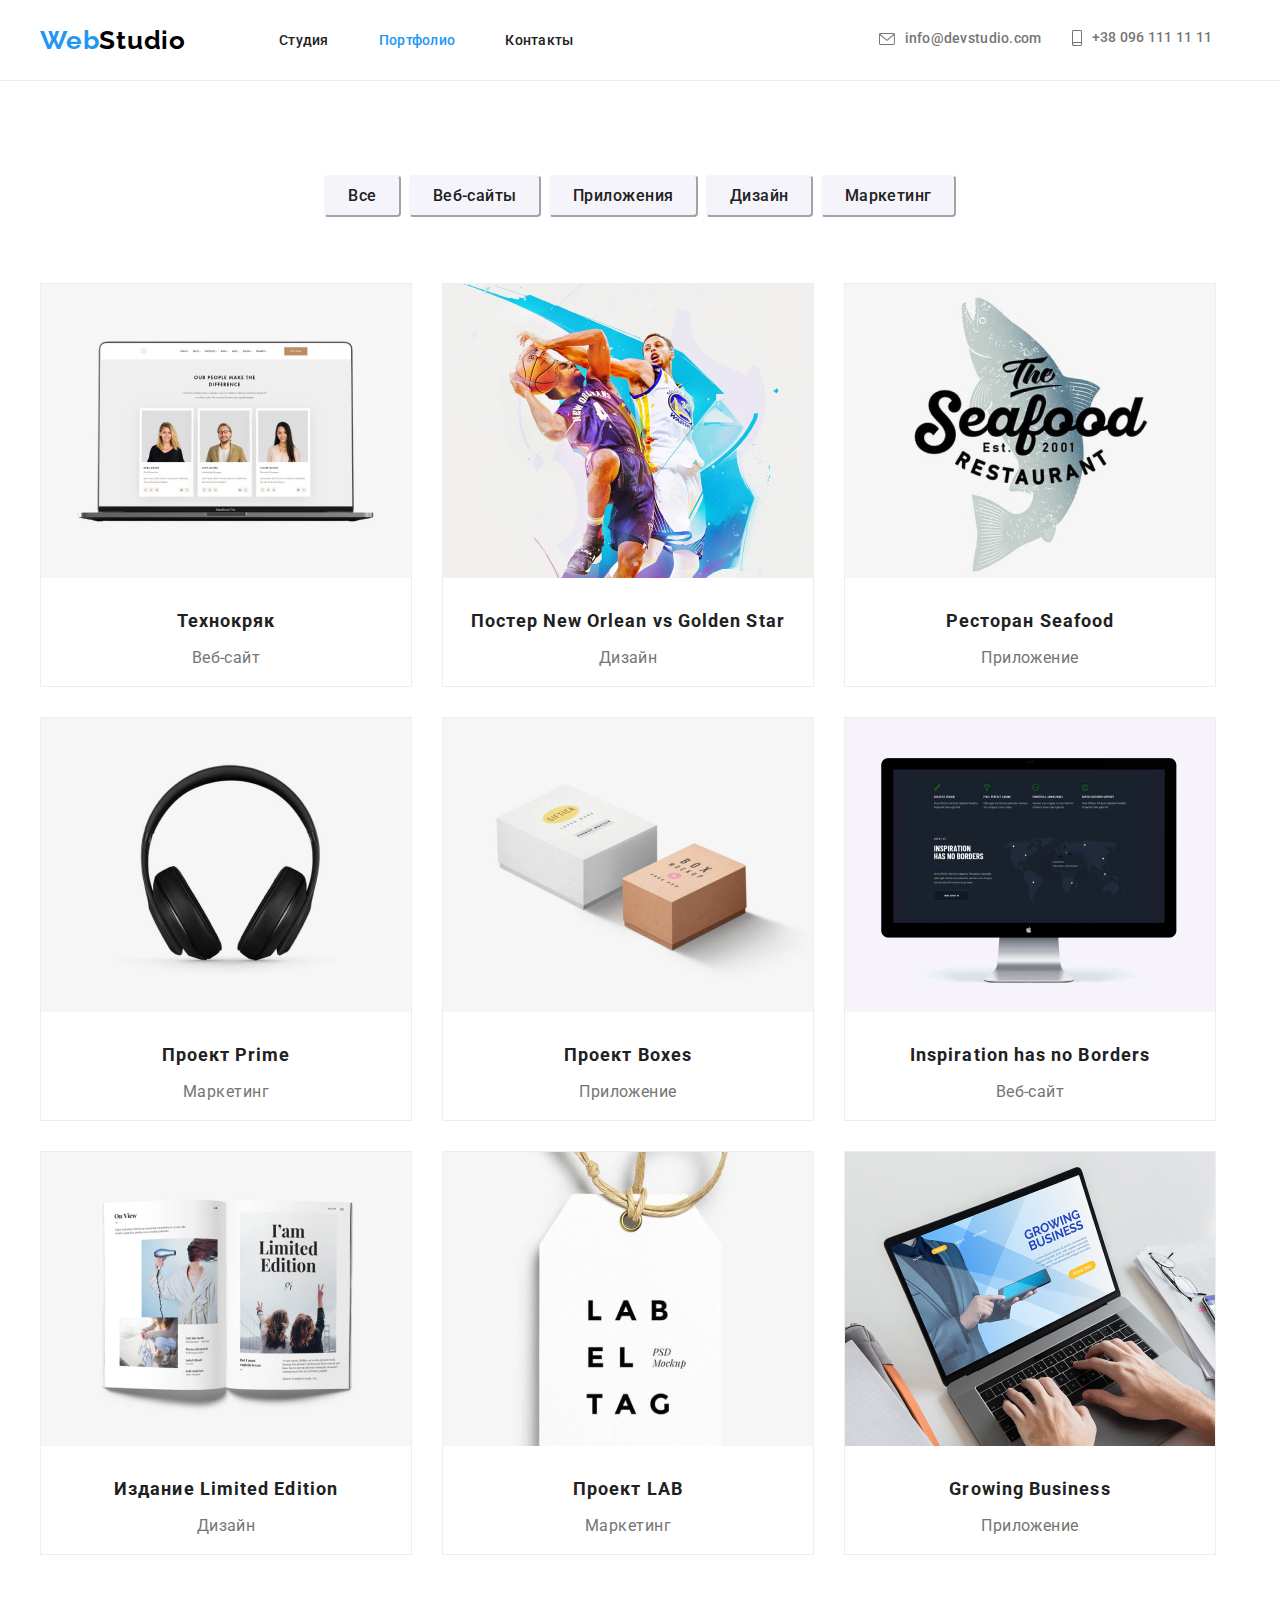
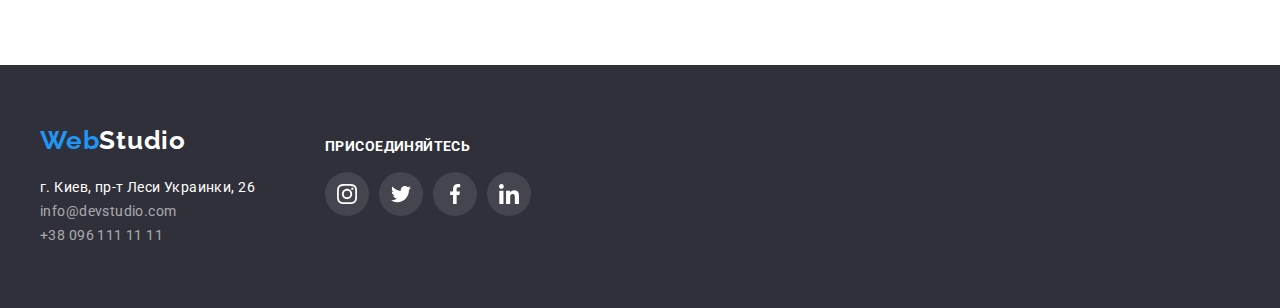
==== portfolio.html @ 56633d83 "Перенесла ДЗ4" ====
<!DOCTYPE html>
<html lang="ru">
<head>
    <meta charset="UTF-8">
    <meta name="viewport" content="width=device-width, initial-scale=1.0">
    <title>Portfolio</title>
    <link
    rel="stylesheet"
    href="https://cdnjs.cloudflare.com/ajax/libs/modern-normalize/1.0.0/modern-normalize.min.css"
    />
    <link rel="preconnect" href="https://fonts.gstatic.com">
    <link href="https://fonts.googleapis.com/css2?family=Raleway:wght@700&family=Roboto:wght@400;500;700;900&display=swap" rel="stylesheet">    
    <link rel="stylesheet" href="./css/common.css">
    
</head>

<body>
    <header class="page-header">
        <div class="container">
            <nav class="navigation"> 
                <a href="" class="logo"><span class="logo web">Web</span>Studio</a> 
                    <ul class="nav-links">
                        <li class="item"><a href="./index.html" class="link">Студия</a></li>
                        <li class="item"><a href="./portfolio.html" class="link common">Портфолио</a></li>
                        <li class="item"><a href="./contacts.html" class="link">Контакты</a></li>
                    </ul>
        
                    <ul class="contacts">
                        <li class="item"><a class="icon-envelope" href="mailto:info@devstudio.com">
                            <svg width=16 height=12>
                                <use href="./images/symbol-defs.svg#icon-envelope"></use>
                            </svg>
                            info@devstudio.com</a></li>
                        <li class="item"><a class="icon-phone" href="tel:+380961111111">
                            <svg width=10 height=16>
                                <use href="./images/symbol-defs.svg#icon-phone"></use>
                            </svg>
                            +38 096 111 11 11</a></li>
                    </ul>
                </nav> 
        </div>
    </header>
    </header>

    <main>
        <section class="portfolio">
            <h1 class="portfolio-title">Портфолио</h1>
            <!--Кнопки портфолио-->
            <ul class="buttons">
                <li class="item"><button class="p-button">Все</button></li>
                <li class="item"><button class="p-button">Веб-сайты</button></li>
                <li class="item"><button class="p-button">Приложения</button></li>
                <li class="item"><button class="p-button">Дизайн</button></li>
                <li class="item"><button class="p-button">Маркетинг</button></li>
            </ul>

            <!--Изображения портфолио-->
            <ul class="projects container">
                <!--Проект 1-->
                <li class="project-item">
                    <a href="">
                        <img src="./images/project1.jpg" alt="" max-width="370">
                        <h2>Технокряк</h2>
                        <p>Веб-сайт</p>
                    </a>
                </li>

                <!--Проект 2-->
                <li class="project-item">
                    <a href="">
                        <img src="./images/project2.jpg" alt="" max-width="370">
                        <h2>Постер New Orlean vs Golden Star</h2>
                        <p>Дизайн</p>
                    </a>
                </li>

                <!--Проект 3-->
                <li class="project-item">
                    <a href="">
                        <img src="./images/project3.jpg" alt="" max-width="370">
                        <h2>Ресторан Seafood</h2>
                        <p>Приложение</p>
                    </a>
                </li>

                <!--Проект 4-->
                <li class="project-item">
                    <a href="">
                        <img src="./images/project4.jpg" alt="" max-width="370">
                        <h2>Проект Prime</h2>
                        <p>Маркетинг</p>
                    </a>
                </li>

                <!--Проект 5-->
                <li class="project-item">
                    <a href="">
                        <img src="./images/project5.jpg" alt="" max-width="370">
                        <h2>Проект Boxes</h2>
                        <p>Приложение</p>
                    </a>
                </li>

                <!--Проект 6-->
                <li class="project-item">
                    <a href="">
                        <img src="./images/project6.jpg" alt="" max-width="370">
                        <h2>Inspiration has no Borders</h2>
                        <p>Веб-сайт</p>
                    </a>
                </li>

                <!--Проект 7-->
                <li class="project-item">
                    <a href="">
                        <img src="./images/project7.jpg" alt="" max-width="370">
                        <h2>Издание Limited Edition</h2>
                        <p>Дизайн</p>
                    </a>
                </li>

                <!--Проект 8-->
                <li class="project-item">
                    <a href="">
                        <img src="./images/project8.jpg" alt="" max-width="370">
                        <h2>Проект LAB</h2>
                        <p>Маркетинг</p>
                    </a>
                </li>

                <!--Проект 9-->
                <li class="project-item">
                    <a href="">
                        <img src="./images/project9.jpg" alt="" max-width="370">
                        <h2>Growing Business</h2>
                        <p>Приложение</p>
                    </a>
                </li>
            </ul>
        </section>
    </main>

    <footer class="bottom-line">
        <div class="container">
            <div class="footer">
                <div class="left-side-footer">
                    <div class="footer-logo">
                        <a href="" class="logo bottom-logo">
                            <span class="logo web">Web</span>Studio
                        </a>
                    </div> 
                    <address>
                        <span class="address-location">г. Киев, пр-т Леси Украинки, 26</span><br>
                        <a href="mailto:info@devstudio.com" class="address-contacts">info@devstudio.com</a><br>
                        <a href="tel:+380961111111" class="address-contacts">+38 096 111 11 11</a>
                    </address>
                </div>
                <div class="right-side-footer">
                    <span>ПРИСОЕДИНЯЙТЕСЬ</span> 
                    <ul class="soc-links">
                        <li>
                            <a href="" class="footer-soc-link">
                                <svg class="footer-soc-links-icons">
                                    <use href="./images/symbol-defs.svg#icon-instagram"></use>
                                </svg>
                            </a>
                        </li>
                        <li>
                            <a href="" class="footer-soc-link">
                                <svg class="footer-soc-links-icons">
                                    <use href="./images/symbol-defs.svg#icon-twitter"></use>
                                </svg>
                            </a>
                        <li>
                            <a href="" class="footer-soc-link">
                                <svg class="footer-soc-links-icons">
                                    <use href="./images/symbol-defs.svg#icon-facebook"></use>
                                </svg>
                            </a>
                        </li>
                        <li>
                            <a href="" class="footer-soc-link">
                                <svg class="footer-soc-links-icons">
                                    <use href="./images/symbol-defs.svg#icon-linkedin"></use>
                                </svg>
                            </a>
                        </li>    
                    </ul>
                </div>
            </div>
        </div>
    </footer>
</body>

</html>
---- css/common.css ----
:root {
 --primary-text-color: #757575;
 --primary-white-color: #ffffff;
 --title-text-color: #212121;
 --accent-color: #2196F3;
 --primary-background-color: #2F303A;
 --secoundary-background-color: #F5F4FA;
 --icons-color: #AFB1B8;
}

body {
    font-family: 'Roboto', sans-serif;
}

.container {
    margin-left: auto;
    margin-right: auto;
    max-width: 1230px;
    padding-left: 15px;
    padding-right: 15px;

  }

/*Шапка сайта*/
.page-header{
    border-bottom: 1px solid #ECECEC;
}

.navigation{
    display: flex;
    align-items: center;
    justify-content: flex-start;

    padding-top: 14px;
    padding-bottom: 14px;
}

.logo{
    font-family: Raleway;
    font-weight: 700;
    font-size: 26px;
    line-height: 1.19;
    letter-spacing: 0.03em;
    text-decoration: none;
    color: #000000;

}

.web{
    color: var(--accent-color);
}

li{list-style-type: none;}

a{text-decoration: none;}

.nav-links{
    display: flex;
    align-items: center;
    justify-content: space-between;
    margin-left: 93px;
    padding-left: 0;
}

.nav-links .link{
    font-weight: 500;
    font-size: 14px;
    line-height: 1.14;
    letter-spacing: 0.02em;
    color: var(--title-text-color);
}

.nav-links .item:not(:last-child){
margin-right: 50px;
}

.nav-links .common{color: var(--accent-color);}

.nav-links .link:hover,
.nav-links .link:focus{
    color: var(--accent-color);
}

.contacts{
    display: flex;
    align-items: center;
    justify-content: space-between;
    margin-left: 305px;
    padding-left: 0;
}

.contacts a{
    display: inline-flex;
    align-items: center;
    font-weight: 500;
    font-size: 14px;
    line-height: 1.14;
    letter-spacing: 0.02em;
    color: var(--primary-text-color);
    fill: var(--primary-text-color);
}

.contacts a:hover,
.contacts a:focus{
    color: var(--accent-color);
    fill: var(--accent-color);
}

.contacts .item:last-child{
    margin-left: 30px;
}

.icon-envelope svg{
    margin-right: 10px;
}

.icon-phone svg{
    margin-right: 10px;
}

/*Главный баннер*/
.hero-title{
    margin-left: auto;
    margin-right: auto;
    margin-top: 0;
    margin-bottom: 30px;
    width: 696px;
    height: 120px;
    position: relative;

    font-weight: 900;
    font-size: 44px;
    line-height: 1.36;
    text-align: center;
    letter-spacing: 0.06em;
    text-transform: uppercase;
    color: var(--primary-white-color);
} 

.hero{
    background-color: var(--primary-background-color);
    background-image: url(../images/hero.jpg);
    background-repeat: no-repeat;
    background-position: center;
    background-size: 1600px 600px;
    position: relative;

    padding-top: 200px;
    padding-bottom: 200px;
}

.hero::before{
    content: '';
    display: block;
    position: absolute;
    width: 100%;
    height: 100%;
    top: 0;
    background-color:rgba(47, 48, 58, 0.4);
}

.button{
    margin-left: auto;
    margin-right: auto;
    width: 200px;
    height: 50px;

    display: flex;
    align-items: center;
    text-align: center;
    justify-content: center;
    position: relative;

    font-weight: 700;
    font-size: 16px;
    line-height: 1.87;
    letter-spacing: 0.06em;
    color: var(--primary-white-color);
    background-color: var(--accent-color);
    border-color: var(--accent-color);
    border-radius: 4px;
}


/*Особенности*/
.feature-title{
    display: none;
}

.feature-items{
    padding-top: 94px;
    padding-bottom: 94px;
    padding-left: 0;
    margin-top: 0;
    margin-bottom: 0;

    display: flex;
    justify-content: space-between;
}

.features-frames{
    display:flex;
    align-items:center;
    justify-content:center;
    margin-bottom: 30px;
    width: 270px;
    height: 120px;
    background-color: var(--secoundary-background-color);
    background-size: 70px;
    border-radius: 4px;
}

.features h3{
    margin: 0;
    margin-bottom: 10px;

    font-weight: 700;
    font-size: 14px;
    line-height: 1.14;
    letter-spacing: 0.03em;
    text-transform: uppercase;
    color: var(--title-text-color);
}

.features p{
    margin-bottom: 0;

    width: 270px;
    font-weight: 400;
    font-size: 14px;
    line-height: 1.71;
    letter-spacing: 0.03em;
    color: var(--primary-text-color);
}

.feature-items .item:not(:last-child){
    margin-right: 30px;
}

/*Что мы делаем*/
.section-title{
    margin-top: 0;
    margin-bottom: 50px;

    font-weight: 700;
    font-size: 36px;
    line-height: 1.17;
    text-align: center;
    letter-spacing: 0.03em;
    color: var(--title-text-color);
}

.our-works .list{
    padding-left: 0;
    padding-bottom: 94px;
    margin: 0;
    display: flex;
    justify-content: center;
}

.our-works .list > .item:not(:last-child){
    margin-right: 30px;
}

/*Наша команда*/
.cards{
    background-color: var(--secoundary-background-color);
    padding-top: 94px;
    padding-bottom: 94px;
}

.list-item{
    padding-bottom: 94px;
    padding-left: 0;
    margin-top: 0;
    margin-bottom: 0;
    display: flex;
    justify-content: center;
}

.list-item .card:not(:last-child){
    margin-right: 30px;
}

.cards h3{
    margin: 0;
    margin-bottom: 10px;
    font-weight: 500;
    font-size: 16px;
    line-height: 19px;
    letter-spacing: 0.03em;
    color: var(--title-text-color);
}

.cards p{
    margin: 0;
    margin-bottom: 16px;
    font-weight: 400;
    font-size: 16px;
    line-height: 1.19;
    letter-spacing: 0.03em;
    color: var(--primary-text-color);
}


.card{
    background-color: var(--primary-white-color);
    height: 428px;
    text-align: center;
    align-content: center;

    box-shadow: 0px 1px 3px rgba(0, 0, 0, 0.12), 0px 1px 1px rgba(0, 0, 0, 0.14), 0px 2px 1px rgba(0, 0, 0, 0.2);
    border-radius: 0px 0px 4px 4px;

}

.card img{
    margin-bottom: 30px;
}

.social-links-list{
    display: flex;
    justify-content: center;
    padding: 0;
}

.social-links-list li:not(:last-child){ margin-right: 10px;}

.card a{
    display: inline-block;
    width: 44px;
    height: 44px;
    background-color: var(--primary-white-color);
    border-radius: 50%;
    fill: var(--icons-color);
}

.card a:hover,
.card a:focus{
    background-color: var(--accent-color);
    fill: var(--primary-white-color)
}

.social-links-list a{
    display: flex;
    align-items: center;
    justify-content: center;
}

.card svg{
    width: 20px;
    height: 20px;
}

.card a:not(:last-child){ margin-right: 10px;}

.our-clients{
    padding-top: 94px;
}

.our-clients .list-item a{
    display: flex;
    justify-content: center;
    align-items: center;
    width: 170px;
    height: 90px;
    padding-bottom: 0;

    border: 1px solid var(--icons-color);
    color: var(--icons-color);
    box-sizing: border-box;
    border-radius: 4px;
    background-position: center;
    background-size: 20px;
    background-repeat: no-repeat;
}

.our-clients .list-item a:focus,
.our-clients .list-item a:hover{
    border: 1px solid var(--accent-color);
    color: var(--accent-color);
}

.our-clients .list-item li:not(:last-child){ margin-right: 30px;}

.clients-icons{
    fill:currentColor;
}

/*Футер*/
.bottom-line{
    background-color: var(--primary-background-color);
    padding-top: 60px;
    padding-bottom: 60px;
}

.footer{
    display: flex;
}

.bottom-logo{
    color: #ffffff;
}

.footer-logo{
    margin-bottom: 20px;
}

.address-location{
    font-style: normal;
    font-weight: 400;
    font-size: 14px;
    line-height: 1.71;
    letter-spacing: 0.03em;
    color:var(--primary-white-color);
}

.address-contacts{
    font-style: normal;
    font-weight: 400;
    font-size: 14px;
    line-height: 1.71;
    letter-spacing: 0.03em;
    color: rgba(255, 255, 255, 0.6);
}

.address > a{
    display: inline-block;
    margin-top: 9px;
}

/*Правая часть футера с ссылками на соц. сети*/
.right-side-footer{
    margin-left: 70px;
    margin-top: 12px;
    display: block;
}

.right-side-footer span{
    font-style: normal;
    font-weight: bold;
    font-size: 14px;
    line-height: 16px;
    letter-spacing: 0.03em;
    text-transform: uppercase;
    color: var(--primary-white-color);
}

.soc-links{
    padding-left: 0;
    display: flex;
    justify-content: center;
}

.footer-soc-link{
    display: flex;
    align-items: center;
    justify-content: center;
    width: 44px;
    height: 44px;

    background: rgba(255, 255, 255, 0.1);
    background-position: center;
    background-size: 20px;
    background-repeat: no-repeat;
    border-radius: 50%;
}

.footer-soc-link:hover,
.footer-soc-link:focus{
    background: var(--accent-color);
}

.footer-soc-links-icons{
    fill: var(--primary-white-color);
    height: 20px;
    width: 20px;
}

.soc-links li:not(:last-child){ margin-right: 10px;}

/*Портфолио*/
.portfolio{
    padding-top: 94px;
    padding-bottom: 94px;
}

.portfolio-title{display: none;}

/*Кнопки портфолио*/
.buttons{
    display: flex;
    justify-content: center;
    padding-left: 0;
    margin: 0;
}

.p-button{
    font-family: Roboto;
    font-weight: 500;
    font-size: 16px;
    line-height: 1.62;
    text-align: center;
    letter-spacing: 0.03em;
    color: var(--title-text-color);
    background-color: var(--secoundary-background-color);
    border-color: var(--secoundary-background-color);
    
    border-radius: 4px;
    padding: 6px 22px;
    margin-bottom: 50px;
}

.buttons .item:not(:last-child){
    margin-right: 8px;
}

.p-button:hover,
.p-button:focus{
    color: var(--primary-white-color);
    background-color: var(--accent-color);
    border-color: var(--accent-color);
}

/*Проекты портфолио*/
.projects{
    display: flex;
    flex-wrap: wrap;

}

.projects .project-item{
    margin-right: 30px;
    margin-bottom: 30px;
    height: 404px;
    background-color:var(--primary-white-color);
    border: 1px solid #EEEEEE;
    box-sizing: border-box;
    
}

.projects .project-item:hover,
.projects .project-item:focus{
box-shadow: 0px 1px 1px rgba(0, 0, 0, 0.12), 0px 4px 4px rgba(0, 0, 0, 0.06), 1px 4px 6px rgba(0, 0, 0, 0.16);
}

.projects .project-item:nth-of-type(3n){
    margin-right: 0;
}

.projects .project-item:nth-last-child(-n + 3){
    margin-bottom: 0;
}

.projects img{
    margin-bottom: 20px;
}

.projects h2{
    margin: 0;
    margin-bottom: 4px;

    text-align: center;
    font-weight: 700;
    font-size: 18px;
    line-height: 2;
    letter-spacing: 0.06em;
    color: var(--title-text-color)
    
}

.projects p{
    margin: 0;

    text-align: center;
    font-weight: 400;
    font-size: 16px;
    line-height: 1.87;
    letter-spacing: 0.03em;
    color: var(--primary-text-color);
}
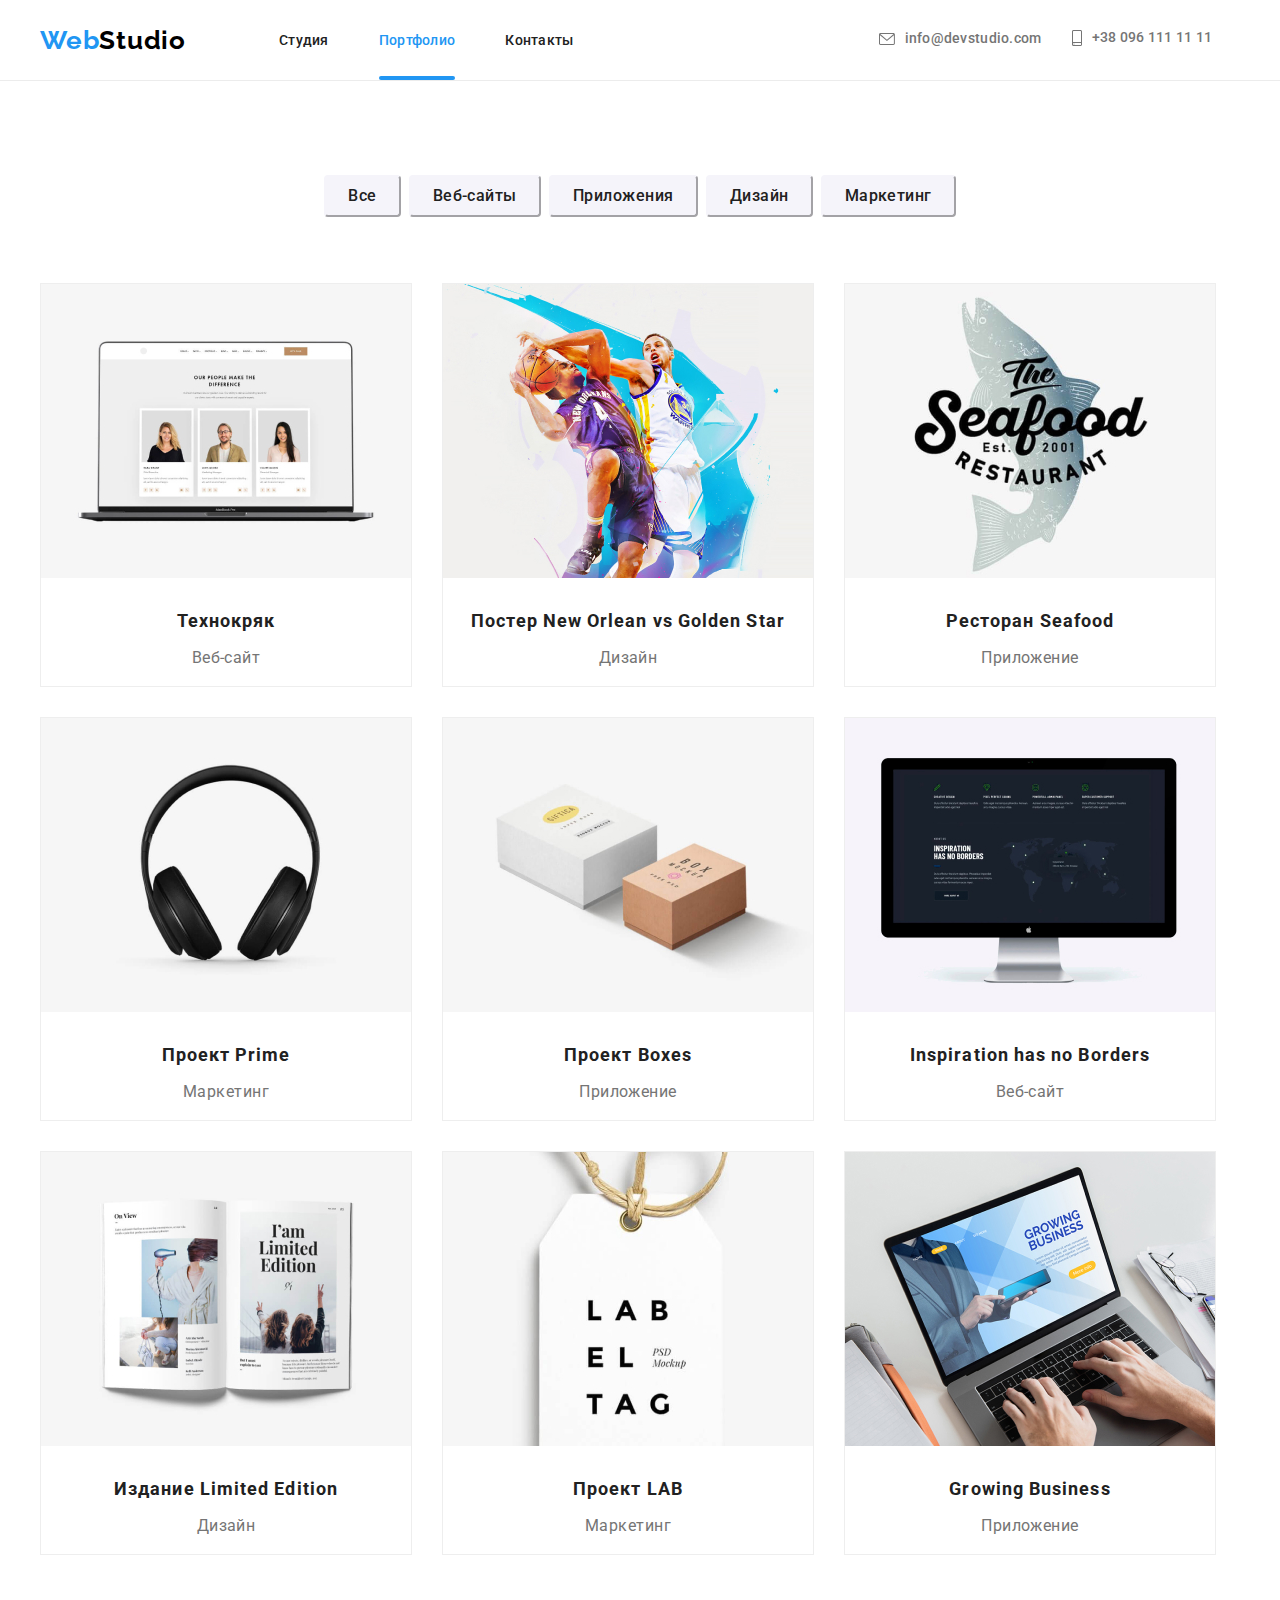
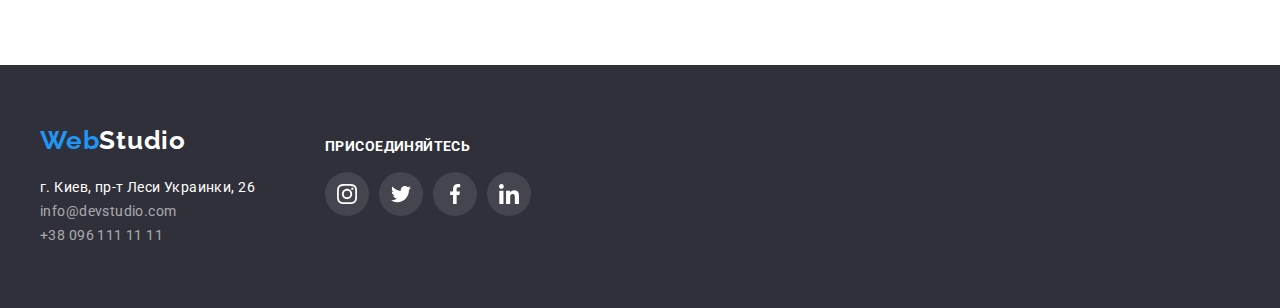
==== commit 3e71e661: "Коммит" ====
--- a/portfolio.html
+++ b/portfolio.html
@@ -59,7 +59,9 @@
                 <!--Проект 1-->
                 <li class="project-item">
                     <a href="">
-                        <img src="./images/project1.jpg" alt="" max-width="370">
+                        <div class="project-description">
+                            <img src="./images/project1.jpg" alt="" max-width="370">
+                        </div>
                         <h2>Технокряк</h2>
                         <p>Веб-сайт</p>
                     </a>
--- a/css/common.css
+++ b/css/common.css
@@ -1,581 +1,677 @@
 :root {
- --primary-text-color: #757575;
- --primary-white-color: #ffffff;
- --title-text-color: #212121;
- --accent-color: #2196F3;
- --primary-background-color: #2F303A;
- --secoundary-background-color: #F5F4FA;
- --icons-color: #AFB1B8;
-}
-
-body {
-    font-family: 'Roboto', sans-serif;
-}
-
-.container {
-    margin-left: auto;
-    margin-right: auto;
-    max-width: 1230px;
-    padding-left: 15px;
-    padding-right: 15px;
-
-  }
-
-/*Шапка сайта*/
-.page-header{
-    border-bottom: 1px solid #ECECEC;
-}
-
-.navigation{
-    display: flex;
-    align-items: center;
-    justify-content: flex-start;
-
-    padding-top: 14px;
-    padding-bottom: 14px;
-}
-
-.logo{
-    font-family: Raleway;
-    font-weight: 700;
-    font-size: 26px;
-    line-height: 1.19;
-    letter-spacing: 0.03em;
-    text-decoration: none;
-    color: #000000;
-
-}
-
-.web{
-    color: var(--accent-color);
-}
-
-li{list-style-type: none;}
-
-a{text-decoration: none;}
-
-.nav-links{
-    display: flex;
-    align-items: center;
-    justify-content: space-between;
-    margin-left: 93px;
-    padding-left: 0;
-}
-
-.nav-links .link{
-    font-weight: 500;
-    font-size: 14px;
-    line-height: 1.14;
-    letter-spacing: 0.02em;
-    color: var(--title-text-color);
-}
-
-.nav-links .item:not(:last-child){
-margin-right: 50px;
-}
-
-.nav-links .common{color: var(--accent-color);}
-
-.nav-links .link:hover,
-.nav-links .link:focus{
-    color: var(--accent-color);
-}
-
-.contacts{
-    display: flex;
-    align-items: center;
-    justify-content: space-between;
-    margin-left: 305px;
-    padding-left: 0;
-}
-
-.contacts a{
-    display: inline-flex;
-    align-items: center;
-    font-weight: 500;
-    font-size: 14px;
-    line-height: 1.14;
-    letter-spacing: 0.02em;
-    color: var(--primary-text-color);
-    fill: var(--primary-text-color);
-}
-
-.contacts a:hover,
-.contacts a:focus{
-    color: var(--accent-color);
-    fill: var(--accent-color);
-}
-
-.contacts .item:last-child{
-    margin-left: 30px;
-}
-
-.icon-envelope svg{
-    margin-right: 10px;
-}
-
-.icon-phone svg{
-    margin-right: 10px;
-}
-
-/*Главный баннер*/
-.hero-title{
-    margin-left: auto;
-    margin-right: auto;
-    margin-top: 0;
-    margin-bottom: 30px;
-    width: 696px;
-    height: 120px;
-    position: relative;
-
-    font-weight: 900;
-    font-size: 44px;
-    line-height: 1.36;
-    text-align: center;
-    letter-spacing: 0.06em;
-    text-transform: uppercase;
-    color: var(--primary-white-color);
-} 
-
-.hero{
-    background-color: var(--primary-background-color);
-    background-image: url(../images/hero.jpg);
-    background-repeat: no-repeat;
-    background-position: center;
-    background-size: 1600px 600px;
-    position: relative;
-
-    padding-top: 200px;
-    padding-bottom: 200px;
-}
-
-.hero::before{
-    content: '';
-    display: block;
-    position: absolute;
-    width: 100%;
-    height: 100%;
-    top: 0;
-    background-color:rgba(47, 48, 58, 0.4);
-}
-
-.button{
-    margin-left: auto;
-    margin-right: auto;
-    width: 200px;
-    height: 50px;
-
-    display: flex;
-    align-items: center;
-    text-align: center;
-    justify-content: center;
-    position: relative;
-
-    font-weight: 700;
-    font-size: 16px;
-    line-height: 1.87;
-    letter-spacing: 0.06em;
-    color: var(--primary-white-color);
-    background-color: var(--accent-color);
-    border-color: var(--accent-color);
-    border-radius: 4px;
-}
-
-
-/*Особенности*/
-.feature-title{
-    display: none;
-}
-
-.feature-items{
-    padding-top: 94px;
-    padding-bottom: 94px;
-    padding-left: 0;
-    margin-top: 0;
-    margin-bottom: 0;
-
-    display: flex;
-    justify-content: space-between;
-}
-
-.features-frames{
-    display:flex;
-    align-items:center;
-    justify-content:center;
-    margin-bottom: 30px;
-    width: 270px;
-    height: 120px;
-    background-color: var(--secoundary-background-color);
-    background-size: 70px;
-    border-radius: 4px;
-}
-
-.features h3{
-    margin: 0;
-    margin-bottom: 10px;
-
-    font-weight: 700;
-    font-size: 14px;
-    line-height: 1.14;
-    letter-spacing: 0.03em;
-    text-transform: uppercase;
-    color: var(--title-text-color);
-}
-
-.features p{
-    margin-bottom: 0;
-
-    width: 270px;
-    font-weight: 400;
-    font-size: 14px;
-    line-height: 1.71;
-    letter-spacing: 0.03em;
-    color: var(--primary-text-color);
-}
-
-.feature-items .item:not(:last-child){
-    margin-right: 30px;
-}
-
-/*Что мы делаем*/
-.section-title{
-    margin-top: 0;
-    margin-bottom: 50px;
-
-    font-weight: 700;
-    font-size: 36px;
-    line-height: 1.17;
-    text-align: center;
-    letter-spacing: 0.03em;
-    color: var(--title-text-color);
-}
-
-.our-works .list{
-    padding-left: 0;
-    padding-bottom: 94px;
-    margin: 0;
-    display: flex;
-    justify-content: center;
-}
-
-.our-works .list > .item:not(:last-child){
-    margin-right: 30px;
-}
-
-/*Наша команда*/
-.cards{
-    background-color: var(--secoundary-background-color);
-    padding-top: 94px;
-    padding-bottom: 94px;
-}
-
-.list-item{
-    padding-bottom: 94px;
-    padding-left: 0;
-    margin-top: 0;
-    margin-bottom: 0;
-    display: flex;
-    justify-content: center;
-}
-
-.list-item .card:not(:last-child){
-    margin-right: 30px;
-}
-
-.cards h3{
-    margin: 0;
-    margin-bottom: 10px;
-    font-weight: 500;
-    font-size: 16px;
-    line-height: 19px;
-    letter-spacing: 0.03em;
-    color: var(--title-text-color);
-}
-
-.cards p{
-    margin: 0;
-    margin-bottom: 16px;
-    font-weight: 400;
-    font-size: 16px;
-    line-height: 1.19;
-    letter-spacing: 0.03em;
-    color: var(--primary-text-color);
-}
-
-
-.card{
-    background-color: var(--primary-white-color);
-    height: 428px;
-    text-align: center;
-    align-content: center;
-
-    box-shadow: 0px 1px 3px rgba(0, 0, 0, 0.12), 0px 1px 1px rgba(0, 0, 0, 0.14), 0px 2px 1px rgba(0, 0, 0, 0.2);
-    border-radius: 0px 0px 4px 4px;
-
-}
-
-.card img{
-    margin-bottom: 30px;
-}
-
-.social-links-list{
-    display: flex;
-    justify-content: center;
-    padding: 0;
-}
-
-.social-links-list li:not(:last-child){ margin-right: 10px;}
-
-.card a{
-    display: inline-block;
-    width: 44px;
-    height: 44px;
-    background-color: var(--primary-white-color);
-    border-radius: 50%;
-    fill: var(--icons-color);
-}
-
-.card a:hover,
-.card a:focus{
-    background-color: var(--accent-color);
-    fill: var(--primary-white-color)
-}
-
-.social-links-list a{
-    display: flex;
-    align-items: center;
-    justify-content: center;
-}
-
-.card svg{
-    width: 20px;
-    height: 20px;
-}
-
-.card a:not(:last-child){ margin-right: 10px;}
-
-.our-clients{
-    padding-top: 94px;
-}
-
-.our-clients .list-item a{
-    display: flex;
-    justify-content: center;
-    align-items: center;
-    width: 170px;
-    height: 90px;
-    padding-bottom: 0;
-
-    border: 1px solid var(--icons-color);
-    color: var(--icons-color);
-    box-sizing: border-box;
-    border-radius: 4px;
-    background-position: center;
-    background-size: 20px;
-    background-repeat: no-repeat;
-}
-
-.our-clients .list-item a:focus,
-.our-clients .list-item a:hover{
-    border: 1px solid var(--accent-color);
-    color: var(--accent-color);
-}
-
-.our-clients .list-item li:not(:last-child){ margin-right: 30px;}
-
-.clients-icons{
-    fill:currentColor;
-}
-
-/*Футер*/
-.bottom-line{
-    background-color: var(--primary-background-color);
-    padding-top: 60px;
-    padding-bottom: 60px;
-}
-
-.footer{
-    display: flex;
-}
-
-.bottom-logo{
-    color: #ffffff;
-}
-
-.footer-logo{
-    margin-bottom: 20px;
-}
-
-.address-location{
-    font-style: normal;
-    font-weight: 400;
-    font-size: 14px;
-    line-height: 1.71;
-    letter-spacing: 0.03em;
-    color:var(--primary-white-color);
-}
-
-.address-contacts{
-    font-style: normal;
-    font-weight: 400;
-    font-size: 14px;
-    line-height: 1.71;
-    letter-spacing: 0.03em;
-    color: rgba(255, 255, 255, 0.6);
-}
-
-.address > a{
-    display: inline-block;
-    margin-top: 9px;
-}
-
-/*Правая часть футера с ссылками на соц. сети*/
-.right-side-footer{
-    margin-left: 70px;
-    margin-top: 12px;
-    display: block;
-}
-
-.right-side-footer span{
-    font-style: normal;
-    font-weight: bold;
-    font-size: 14px;
-    line-height: 16px;
-    letter-spacing: 0.03em;
-    text-transform: uppercase;
-    color: var(--primary-white-color);
-}
-
-.soc-links{
-    padding-left: 0;
-    display: flex;
-    justify-content: center;
-}
-
-.footer-soc-link{
-    display: flex;
-    align-items: center;
-    justify-content: center;
-    width: 44px;
-    height: 44px;
-
-    background: rgba(255, 255, 255, 0.1);
-    background-position: center;
-    background-size: 20px;
-    background-repeat: no-repeat;
-    border-radius: 50%;
-}
-
-.footer-soc-link:hover,
-.footer-soc-link:focus{
-    background: var(--accent-color);
-}
-
-.footer-soc-links-icons{
-    fill: var(--primary-white-color);
-    height: 20px;
-    width: 20px;
-}
-
-.soc-links li:not(:last-child){ margin-right: 10px;}
-
-/*Портфолио*/
-.portfolio{
-    padding-top: 94px;
-    padding-bottom: 94px;
-}
-
-.portfolio-title{display: none;}
-
-/*Кнопки портфолио*/
-.buttons{
-    display: flex;
-    justify-content: center;
-    padding-left: 0;
-    margin: 0;
-}
-
-.p-button{
-    font-family: Roboto;
-    font-weight: 500;
-    font-size: 16px;
-    line-height: 1.62;
-    text-align: center;
-    letter-spacing: 0.03em;
-    color: var(--title-text-color);
-    background-color: var(--secoundary-background-color);
-    border-color: var(--secoundary-background-color);
-    
-    border-radius: 4px;
-    padding: 6px 22px;
-    margin-bottom: 50px;
-}
-
-.buttons .item:not(:last-child){
-    margin-right: 8px;
-}
-
-.p-button:hover,
-.p-button:focus{
-    color: var(--primary-white-color);
-    background-color: var(--accent-color);
-    border-color: var(--accent-color);
-}
-
-/*Проекты портфолио*/
-.projects{
-    display: flex;
-    flex-wrap: wrap;
-
-}
-
-.projects .project-item{
-    margin-right: 30px;
-    margin-bottom: 30px;
-    height: 404px;
-    background-color:var(--primary-white-color);
-    border: 1px solid #EEEEEE;
-    box-sizing: border-box;
-    
-}
-
-.projects .project-item:hover,
-.projects .project-item:focus{
-box-shadow: 0px 1px 1px rgba(0, 0, 0, 0.12), 0px 4px 4px rgba(0, 0, 0, 0.06), 1px 4px 6px rgba(0, 0, 0, 0.16);
-}
-
-.projects .project-item:nth-of-type(3n){
-    margin-right: 0;
-}
-
-.projects .project-item:nth-last-child(-n + 3){
-    margin-bottom: 0;
-}
-
-.projects img{
-    margin-bottom: 20px;
-}
-
-.projects h2{
-    margin: 0;
-    margin-bottom: 4px;
-
-    text-align: center;
-    font-weight: 700;
-    font-size: 18px;
-    line-height: 2;
-    letter-spacing: 0.06em;
-    color: var(--title-text-color)
-    
-}
-
-.projects p{
-    margin: 0;
-
-    text-align: center;
-    font-weight: 400;
-    font-size: 16px;
-    line-height: 1.87;
-    letter-spacing: 0.03em;
-    color: var(--primary-text-color);
-}
+    --primary-text-color: #757575;
+    --primary-white-color: #ffffff;
+    --title-text-color: #212121;
+    --accent-color: #2196F3;
+    --primary-background-color: #2F303A;
+    --secoundary-background-color: #F5F4FA;
+    --icons-color: #AFB1B8;
+   }
+   
+   body {
+       font-family: 'Roboto', sans-serif;
+   }
+   
+   .container {
+       margin-left: auto;
+       margin-right: auto;
+       max-width: 1230px;
+       padding-left: 15px;
+       padding-right: 15px;
+   
+     }
+   
+   /*Шапка сайта*/
+   .page-header{
+       border-bottom: 1px solid #ECECEC;
+   }
+   
+   .navigation{
+       display: flex;
+       align-items: center;
+       justify-content: flex-start;
+   
+       padding-top: 14px;
+       padding-bottom: 14px;
+   }
+   
+   .logo{
+       font-family: Raleway;
+       font-weight: 700;
+       font-size: 26px;
+       line-height: 1.19;
+       letter-spacing: 0.03em;
+       text-decoration: none;
+       color: #000000;
+   
+   }
+   
+   .web{
+       color: var(--accent-color);
+   }
+   
+   li{list-style-type: none;}
+   
+   a{text-decoration: none;}
+   
+   .nav-links{
+       display: flex;
+       align-items: center;
+       justify-content: space-between;
+       margin-left: 93px;
+       padding-left: 0;
+   }
+   
+   .nav-links .link{
+       position: relative;
+       padding: 32px 0;
+       font-weight: 500;
+       font-size: 14px;
+       line-height: 1.14;
+       letter-spacing: 0.02em;
+       color: var(--title-text-color);
+   }
+   
+   .nav-links .item:not(:last-child){
+   margin-right: 50px;
+   }
+   
+   .nav-links .common{color: var(--accent-color);}
+   
+   .nav-links .common::after{
+       position: absolute;
+       left: 0;
+       bottom: 0;
+   
+       display: block;
+       content: '';
+       width: 100%;
+       height: 4px;
+   
+       border-radius: 2px;
+       background-color: var(--accent-color);
+       opacity: 1;
+   }
+   
+   .nav-links .link:hover,
+   .nav-links .link:focus{
+       color: var(--accent-color);
+   }
+   
+   .contacts{
+       display: flex;
+       align-items: center;
+       justify-content: space-between;
+       margin-left: 305px;
+       padding-left: 0;
+   }
+   
+   .contacts a{
+       display: inline-flex;
+       align-items: center;
+       font-weight: 500;
+       font-size: 14px;
+       line-height: 1.14;
+       letter-spacing: 0.02em;
+       color: var(--primary-text-color);
+       fill: var(--primary-text-color);
+   }
+   
+   .contacts a:hover,
+   .contacts a:focus{
+       color: var(--accent-color);
+       fill: var(--accent-color);
+   }
+   
+   .contacts .item:last-child{
+       margin-left: 30px;
+   }
+   
+   .icon-envelope svg{
+       margin-right: 10px;
+   }
+   
+   .icon-phone svg{
+       margin-right: 10px;
+   }
+   
+   /*Главный баннер*/
+   .hero-title{
+       margin-left: auto;
+       margin-right: auto;
+       margin-top: 0;
+       margin-bottom: 30px;
+       width: 696px;
+       height: 120px;
+       position: relative;
+   
+       font-weight: 900;
+       font-size: 44px;
+       line-height: 1.36;
+       text-align: center;
+       letter-spacing: 0.06em;
+       text-transform: uppercase;
+       color: var(--primary-white-color);
+   } 
+   
+   .hero{
+       position: relative;
+
+
+       max-width: 1600px;
+       margin: auto;
+       padding-top: 200px;
+       padding-bottom: 200px;
+
+       background-image: url(../images/hero.jpg);
+       background-repeat: no-repeat;
+       background-position: center;
+       background-size: 1600px 600px;
+   }
+   
+   .hero::before{
+       content: '';
+       display: block;
+       position: absolute;
+       width: 100%;
+       height: 100%;
+       top: 0;
+       background-color:rgba(47, 48, 58, 0.4);
+   }
+   
+   .button{
+       margin-left: auto;
+       margin-right: auto;
+       width: 200px;
+       height: 50px;
+   
+       display: flex;
+       align-items: center;
+       text-align: center;
+       justify-content: center;
+       position: relative;
+   
+       font-weight: 700;
+       font-size: 16px;
+       line-height: 1.87;
+       letter-spacing: 0.06em;
+       color: var(--primary-white-color);
+       background-color: var(--accent-color);
+       border-color: var(--accent-color);
+       border-radius: 4px;
+   }
+
+   .backdrop{
+       position: fixed;
+       z-index: 1;
+       top: 0;
+       left: 0;
+       background-color: rgba(0, 0, 0, 0.2);
+       height: 100%;
+       width: 100%;
+       opacity: 1;
+   }
+
+   .backdrop.is-hidden{
+       opacity: 0;
+       pointer-events: none;
+   }
+
+   .modal{
+       position: absolute;
+       top: 50%;
+       left: 50%;
+       transform: translate(-50%, -50%);
+       width: 528px;
+       height: 581px;
+
+       background-color: var(--primary-white-color);
+       box-shadow: 0px 1px 3px rgba(0, 0, 0, 0.12), 0px 1px 1px rgba(0, 0, 0, 0.14), 0px 2px 1px rgba(0, 0, 0, 0.2);
+       border-radius: 4px;
+   }   
+
+   .button-closed{
+       position: absolute;
+       top: 8px;
+       right: 8px;
+
+       display: block;
+       width: 30px;
+       height: 30px;
+       border-radius: 50%;
+       border: 1px solid rgba(0, 0, 0, 0.1);
+       background-color: #fff;
+       background-image: url(../images/close.jpg);
+       background-repeat: no-repeat;
+       background-position: center;
+       background-size: 11px;
+       cursor: pointer;
+   }
+   
+   /*Особенности*/
+   .feature-title{
+       display: none;
+   }
+   
+   .feature-items{
+       padding-top: 94px;
+       padding-bottom: 94px;
+       padding-left: 0;
+       margin-top: 0;
+       margin-bottom: 0;
+   
+       display: flex;
+       justify-content: space-between;
+   }
+   
+   .features-frames{
+       display:flex;
+       align-items:center;
+       justify-content:center;
+       margin-bottom: 30px;
+       width: 270px;
+       height: 120px;
+       background-color: var(--secoundary-background-color);
+       background-size: 70px;
+       border-radius: 4px;
+   }
+   
+   .features h3{
+       margin: 0;
+       margin-bottom: 10px;
+   
+       font-weight: 700;
+       font-size: 14px;
+       line-height: 1.14;
+       letter-spacing: 0.03em;
+       text-transform: uppercase;
+       color: var(--title-text-color);
+   }
+   
+   .features p{
+       margin-bottom: 0;
+   
+       width: 270px;
+       font-weight: 400;
+       font-size: 14px;
+       line-height: 1.71;
+       letter-spacing: 0.03em;
+       color: var(--primary-text-color);
+   }
+   
+   .feature-items .item:not(:last-child){
+       margin-right: 30px;
+   }
+   
+   /*Что мы делаем*/
+   .section-title{
+       margin-top: 0;
+       margin-bottom: 50px;
+   
+       font-weight: 700;
+       font-size: 36px;
+       line-height: 1.17;
+       text-align: center;
+       letter-spacing: 0.03em;
+       color: var(--title-text-color);
+   }
+   
+   .our-works .list{
+       padding-left: 0;
+       padding-bottom: 94px;
+       margin: 0;
+       display: flex;
+       justify-content: center;
+   }
+   
+   .our-works .list > .item:not(:last-child){
+       margin-right: 30px;
+   }
+   
+   .our-works .item{
+       position: relative;
+       width: 370px;
+       height: 294px;
+   }
+   
+   .our-works p{
+       position: absolute;
+       left: 0;
+       bottom: 0%;
+   
+       width: 100%;
+       height: 70px;
+       padding: 27px 82px;
+       margin: 0;
+   
+       color: var(--primary-white-color);
+       font-weight: 700;
+       font-size: 14px;
+       line-height: 1,14;
+       text-align: center;
+       letter-spacing: 0.03em;
+       text-transform: uppercase;
+       background-color: rgba(47, 48, 58, 0.8);;
+   }
+   /*Наша команда*/
+   .cards{
+       background-color: var(--secoundary-background-color);
+       padding-top: 94px;
+       padding-bottom: 94px;
+   }
+   
+   .list-item{
+       padding-bottom: 94px;
+       padding-left: 0;
+       margin-top: 0;
+       margin-bottom: 0;
+       display: flex;
+       justify-content: center;
+   }
+   
+   .list-item .card:not(:last-child){
+       margin-right: 30px;
+   }
+   
+   .cards h3{
+       margin: 0;
+       margin-bottom: 10px;
+       font-weight: 500;
+       font-size: 16px;
+       line-height: 19px;
+       letter-spacing: 0.03em;
+       color: var(--title-text-color);
+   }
+   
+   .cards p{
+       margin: 0;
+       margin-bottom: 16px;
+       font-weight: 400;
+       font-size: 16px;
+       line-height: 1.19;
+       letter-spacing: 0.03em;
+       color: var(--primary-text-color);
+   }
+   
+   
+   .card{
+       background-color: var(--primary-white-color);
+       height: 428px;
+       text-align: center;
+       align-content: center;
+   
+       box-shadow: 0px 1px 3px rgba(0, 0, 0, 0.12), 0px 1px 1px rgba(0, 0, 0, 0.14), 0px 2px 1px rgba(0, 0, 0, 0.2);
+       border-radius: 0px 0px 4px 4px;
+   
+   }
+   
+   .card img{
+       margin-bottom: 30px;
+   }
+   
+   .social-links-list{
+       display: flex;
+       justify-content: center;
+       padding: 0;
+   }
+   
+   .social-links-list li:not(:last-child){ margin-right: 10px;}
+   
+   .card a{
+       display: inline-block;
+       width: 44px;
+       height: 44px;
+       background-color: var(--primary-white-color);
+       border-radius: 50%;
+       fill: var(--icons-color);
+   }
+   
+   .card a:hover,
+   .card a:focus{
+       background-color: var(--accent-color);
+       fill: var(--primary-white-color)
+   }
+   
+   .social-links-list a{
+       display: flex;
+       align-items: center;
+       justify-content: center;
+   }
+   
+   .card svg{
+       width: 20px;
+       height: 20px;
+   }
+   
+   .card a:not(:last-child){ margin-right: 10px;}
+   
+   .our-clients{
+       padding-top: 94px;
+   }
+   
+   .our-clients .list-item a{
+       display: flex;
+       justify-content: center;
+       align-items: center;
+       width: 170px;
+       height: 90px;
+       padding-bottom: 0;
+   
+       border: 1px solid var(--icons-color);
+       color: var(--icons-color);
+       box-sizing: border-box;
+       border-radius: 4px;
+       background-position: center;
+       background-size: 20px;
+       background-repeat: no-repeat;
+   }
+   
+   .our-clients .list-item a:focus,
+   .our-clients .list-item a:hover{
+       border: 1px solid var(--accent-color);
+       color: var(--accent-color);
+   }
+   
+   .our-clients .list-item li:not(:last-child){ margin-right: 30px;}
+   
+   .clients-icons{
+       fill:currentColor;
+   }
+   
+   /*Футер*/
+   .bottom-line{
+       background-color: var(--primary-background-color);
+       padding-top: 60px;
+       padding-bottom: 60px;
+   }
+   
+   .footer{
+       display: flex;
+   }
+   
+   .bottom-logo{
+       color: #ffffff;
+   }
+   
+   .footer-logo{
+       margin-bottom: 20px;
+   }
+   
+   .address-location{
+       font-style: normal;
+       font-weight: 400;
+       font-size: 14px;
+       line-height: 1.71;
+       letter-spacing: 0.03em;
+       color:var(--primary-white-color);
+   }
+   
+   .address-contacts{
+       font-style: normal;
+       font-weight: 400;
+       font-size: 14px;
+       line-height: 1.71;
+       letter-spacing: 0.03em;
+       color: rgba(255, 255, 255, 0.6);
+   }
+   
+   .address > a{
+       display: inline-block;
+       margin-top: 9px;
+   }
+   
+   /*Правая часть футера с ссылками на соц. сети*/
+   .right-side-footer{
+       margin-left: 70px;
+       margin-top: 12px;
+       display: block;
+   }
+   
+   .right-side-footer span{
+       font-style: normal;
+       font-weight: bold;
+       font-size: 14px;
+       line-height: 16px;
+       letter-spacing: 0.03em;
+       text-transform: uppercase;
+       color: var(--primary-white-color);
+   }
+   
+   .soc-links{
+       padding-left: 0;
+       display: flex;
+       justify-content: center;
+   }
+   
+   .footer-soc-link{
+       display: flex;
+       align-items: center;
+       justify-content: center;
+       width: 44px;
+       height: 44px;
+   
+       background: rgba(255, 255, 255, 0.1);
+       background-position: center;
+       background-size: 20px;
+       background-repeat: no-repeat;
+       border-radius: 50%;
+   }
+   
+   .footer-soc-link:hover,
+   .footer-soc-link:focus{
+       background: var(--accent-color);
+   }
+   
+   .footer-soc-links-icons{
+       fill: var(--primary-white-color);
+       height: 20px;
+       width: 20px;
+   }
+   
+   .soc-links li:not(:last-child){ margin-right: 10px;}
+   
+   /*Портфолио*/
+   .portfolio{
+       padding-top: 94px;
+       padding-bottom: 94px;
+   }
+   
+   .portfolio-title{display: none;}
+   
+   /*Кнопки портфолио*/
+   .buttons{
+       display: flex;
+       justify-content: center;
+       padding-left: 0;
+       margin: 0;
+   }
+   
+   .p-button{
+       font-family: Roboto;
+       font-weight: 500;
+       font-size: 16px;
+       line-height: 1.62;
+       text-align: center;
+       letter-spacing: 0.03em;
+       color: var(--title-text-color);
+       background-color: var(--secoundary-background-color);
+       border-color: var(--secoundary-background-color);
+       
+       border-radius: 4px;
+       padding: 6px 22px;
+       margin-bottom: 50px;
+   }
+   
+   .buttons .item:not(:last-child){
+       margin-right: 8px;
+   }
+   
+   .p-button:hover,
+   .p-button:focus{
+       color: var(--primary-white-color);
+       background-color: var(--accent-color);
+       border-color: var(--accent-color);
+   }
+   
+   /*Проекты портфолио*/
+   .projects{
+       display: flex;
+       flex-wrap: wrap;
+   
+   }
+   
+   .projects .project-item{
+       margin-right: 30px;
+       margin-bottom: 30px;
+       height: 404px;
+       background-color:var(--primary-white-color);
+       border: 1px solid #EEEEEE;
+       box-sizing: border-box;
+       
+   }
+   
+   .projects .project-item:hover,
+   .projects .project-item:focus{
+   box-shadow: 0px 1px 1px rgba(0, 0, 0, 0.12), 0px 4px 4px rgba(0, 0, 0, 0.06), 1px 4px 6px rgba(0, 0, 0, 0.16);
+   }
+   
+   .projects .project-item:nth-of-type(3n){
+       margin-right: 0;
+   }
+   
+   .projects .project-item:nth-last-child(-n + 3){
+       margin-bottom: 0;
+   }
+   
+   .projects img{
+       margin-bottom: 20px;
+   }
+
+   .project-description{
+       
+   }
+   
+   .projects h2{
+       margin: 0;
+       margin-bottom: 4px;
+   
+       text-align: center;
+       font-weight: 700;
+       font-size: 18px;
+       line-height: 2;
+       letter-spacing: 0.06em;
+       color: var(--title-text-color)
+       
+   }
+   
+   .projects p{
+       margin: 0;
+   
+       text-align: center;
+       font-weight: 400;
+       font-size: 16px;
+       line-height: 1.87;
+       letter-spacing: 0.03em;
+       color: var(--primary-text-color);
+   }
+   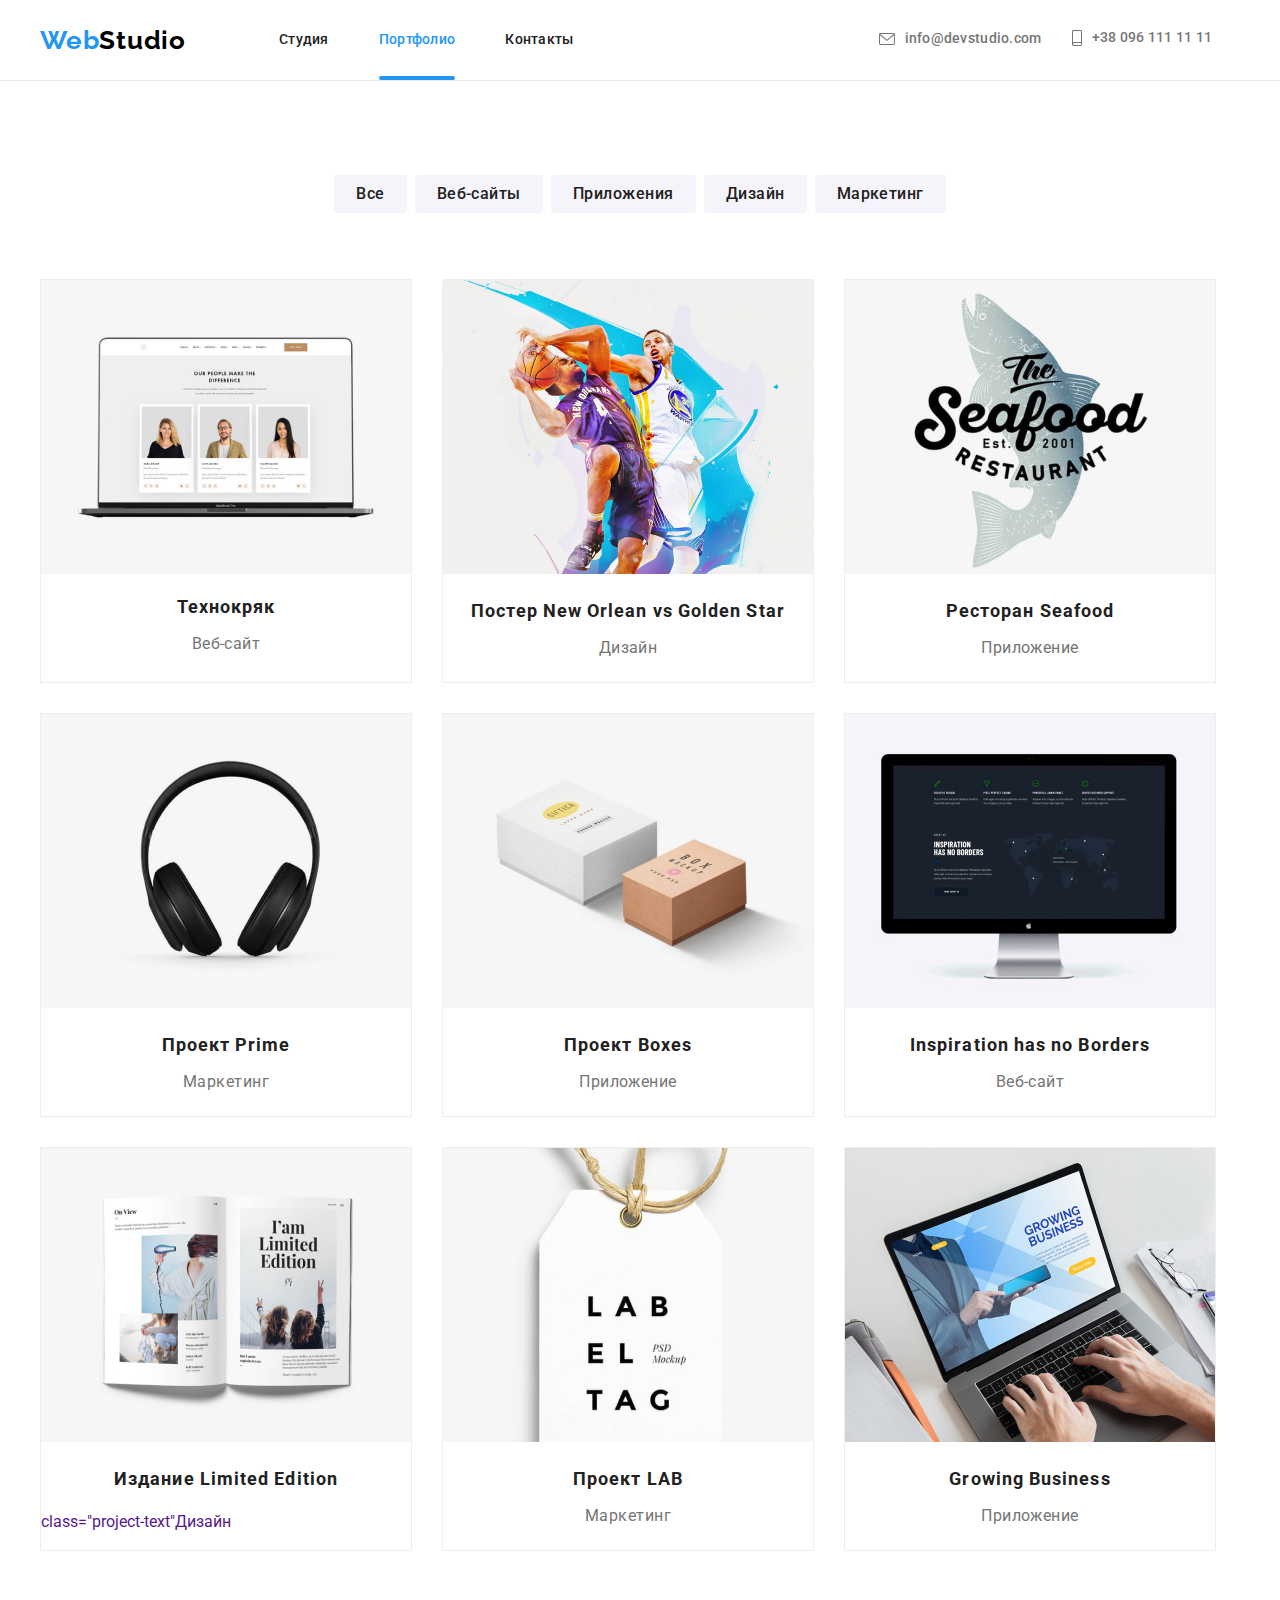
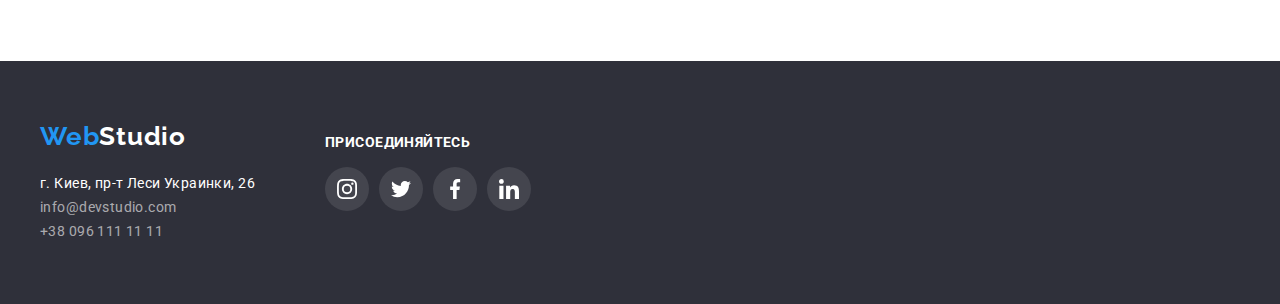
==== commit 0eb6cb33: "Добавила описание в Портфолио" ====
--- a/portfolio.html
+++ b/portfolio.html
@@ -58,12 +58,13 @@
             <ul class="projects container">
                 <!--Проект 1-->
                 <li class="project-item">
-                    <a href="">
+                    <a href="" class="project-card">
                         <div class="project-description">
                             <img src="./images/project1.jpg" alt="" max-width="370">
+                            <p class="project-description-text">Технокряк это современная площадка распространения коронавируса. Компании используют эту платформу для цифрового шпионажа и атак на защищённые сервера конкурентов.</p>
                         </div>
                         <h2>Технокряк</h2>
-                        <p>Веб-сайт</p>
+                        <p class="project-text">Веб-сайт</p>
                     </a>
                 </li>
 
@@ -72,7 +73,7 @@
                     <a href="">
                         <img src="./images/project2.jpg" alt="" max-width="370">
                         <h2>Постер New Orlean vs Golden Star</h2>
-                        <p>Дизайн</p>
+                        <p class="project-text">Дизайн</p>
                     </a>
                 </li>
 
@@ -81,7 +82,7 @@
                     <a href="">
                         <img src="./images/project3.jpg" alt="" max-width="370">
                         <h2>Ресторан Seafood</h2>
-                        <p>Приложение</p>
+                        <p class="project-text">Приложение</p>
                     </a>
                 </li>
 
@@ -90,7 +91,7 @@
                     <a href="">
                         <img src="./images/project4.jpg" alt="" max-width="370">
                         <h2>Проект Prime</h2>
-                        <p>Маркетинг</p>
+                        <p class="project-text">Маркетинг</p>
                     </a>
                 </li>
 
@@ -99,7 +100,7 @@
                     <a href="">
                         <img src="./images/project5.jpg" alt="" max-width="370">
                         <h2>Проект Boxes</h2>
-                        <p>Приложение</p>
+                        <p class="project-text">Приложение</p>
                     </a>
                 </li>
 
@@ -108,7 +109,7 @@
                     <a href="">
                         <img src="./images/project6.jpg" alt="" max-width="370">
                         <h2>Inspiration has no Borders</h2>
-                        <p>Веб-сайт</p>
+                        <p class="project-text">Веб-сайт</p>
                     </a>
                 </li>
 
@@ -117,7 +118,7 @@
                     <a href="">
                         <img src="./images/project7.jpg" alt="" max-width="370">
                         <h2>Издание Limited Edition</h2>
-                        <p>Дизайн</p>
+                        <p> class="project-text"Дизайн</p>
                     </a>
                 </li>
 
@@ -126,7 +127,7 @@
                     <a href="">
                         <img src="./images/project8.jpg" alt="" max-width="370">
                         <h2>Проект LAB</h2>
-                        <p>Маркетинг</p>
+                        <p class="project-text">Маркетинг</p>
                     </a>
                 </li>
 
@@ -135,7 +136,7 @@
                     <a href="">
                         <img src="./images/project9.jpg" alt="" max-width="370">
                         <h2>Growing Business</h2>
-                        <p>Приложение</p>
+                        <p class="project-text">Приложение</p>
                     </a>
                 </li>
             </ul>
--- a/css/common.css
+++ b/css/common.css
@@ -30,9 +30,7 @@
        display: flex;
        align-items: center;
        justify-content: flex-start;
-   
-       padding-top: 14px;
-       padding-bottom: 14px;
+       padding: 0;
    }
    
    .logo{
@@ -59,12 +57,16 @@
        align-items: center;
        justify-content: space-between;
        margin-left: 93px;
+       margin-top: 0;
+       margin-bottom: 0;
        padding-left: 0;
    }
    
    .nav-links .link{
        position: relative;
+       display: block;
        padding: 32px 0;
+
        font-weight: 500;
        font-size: 14px;
        line-height: 1.14;
@@ -81,7 +83,7 @@
    .nav-links .common::after{
        position: absolute;
        left: 0;
-       bottom: 0;
+       bottom: 0%;
    
        display: block;
        content: '';
@@ -199,6 +201,7 @@
        background-color: var(--accent-color);
        border-color: var(--accent-color);
        border-radius: 4px;
+       cursor: pointer;
    }
 
    .backdrop{
@@ -213,6 +216,7 @@
    }
 
    .backdrop.is-hidden{
+       visibility: hidden;
        opacity: 0;
        pointer-events: none;
    }
@@ -595,7 +599,7 @@
        letter-spacing: 0.03em;
        color: var(--title-text-color);
        background-color: var(--secoundary-background-color);
-       border-color: var(--secoundary-background-color);
+       border: 0px;
        
        border-radius: 4px;
        padding: 6px 22px;
@@ -611,6 +615,8 @@
        color: var(--primary-white-color);
        background-color: var(--accent-color);
        border-color: var(--accent-color);
+       box-shadow: 0px 3px 1px rgba(0, 0, 0, 0.1), 0px 1px 2px rgba(0, 0, 0, 0.08), 0px 2px 2px rgba(0, 0, 0, 0.12);
+       cursor: pointer;
    }
    
    /*Проекты портфолио*/
@@ -627,7 +633,6 @@
        background-color:var(--primary-white-color);
        border: 1px solid #EEEEEE;
        box-sizing: border-box;
-       
    }
    
    .projects .project-item:hover,
@@ -642,17 +647,9 @@
    .projects .project-item:nth-last-child(-n + 3){
        margin-bottom: 0;
    }
-   
-   .projects img{
-       margin-bottom: 20px;
-   }
-
-   .project-description{
-       
-   }
-   
+
    .projects h2{
-       margin: 0;
+       margin-top: 20;
        margin-bottom: 4px;
    
        text-align: center;
@@ -661,10 +658,9 @@
        line-height: 2;
        letter-spacing: 0.06em;
        color: var(--title-text-color)
-       
-   }
-   
-   .projects p{
+   }
+   
+   .projects .project-text{
        margin: 0;
    
        text-align: center;
@@ -674,4 +670,36 @@
        letter-spacing: 0.03em;
        color: var(--primary-text-color);
    }
-   +
+   .project-description{
+    position: relative;
+    height: 294px;
+    overflow: hidden;
+}
+
+.project-description-text{
+    position: absolute;
+    left: 0px;
+    top: 0;
+    opacity: 1;
+
+    transform: translateY(100%);
+    transition: transform 250ms cubic-bezier(0.4, 0, 0.2, 1);
+
+    display: block;
+    height: 100%;
+    padding: 63px 24px;
+    margin: 0;
+
+    font-family: Roboto;
+    font-size: 18px;
+    line-height: 1.56;
+    letter-spacing: 0.03em;
+    text-align: left;
+    color: var(--primary-white-color);
+    background: rgba(33, 150, 243, 0.9);
+   }
+
+ .project-item:hover .project-description-text{
+     transform: translateY(0);
+ }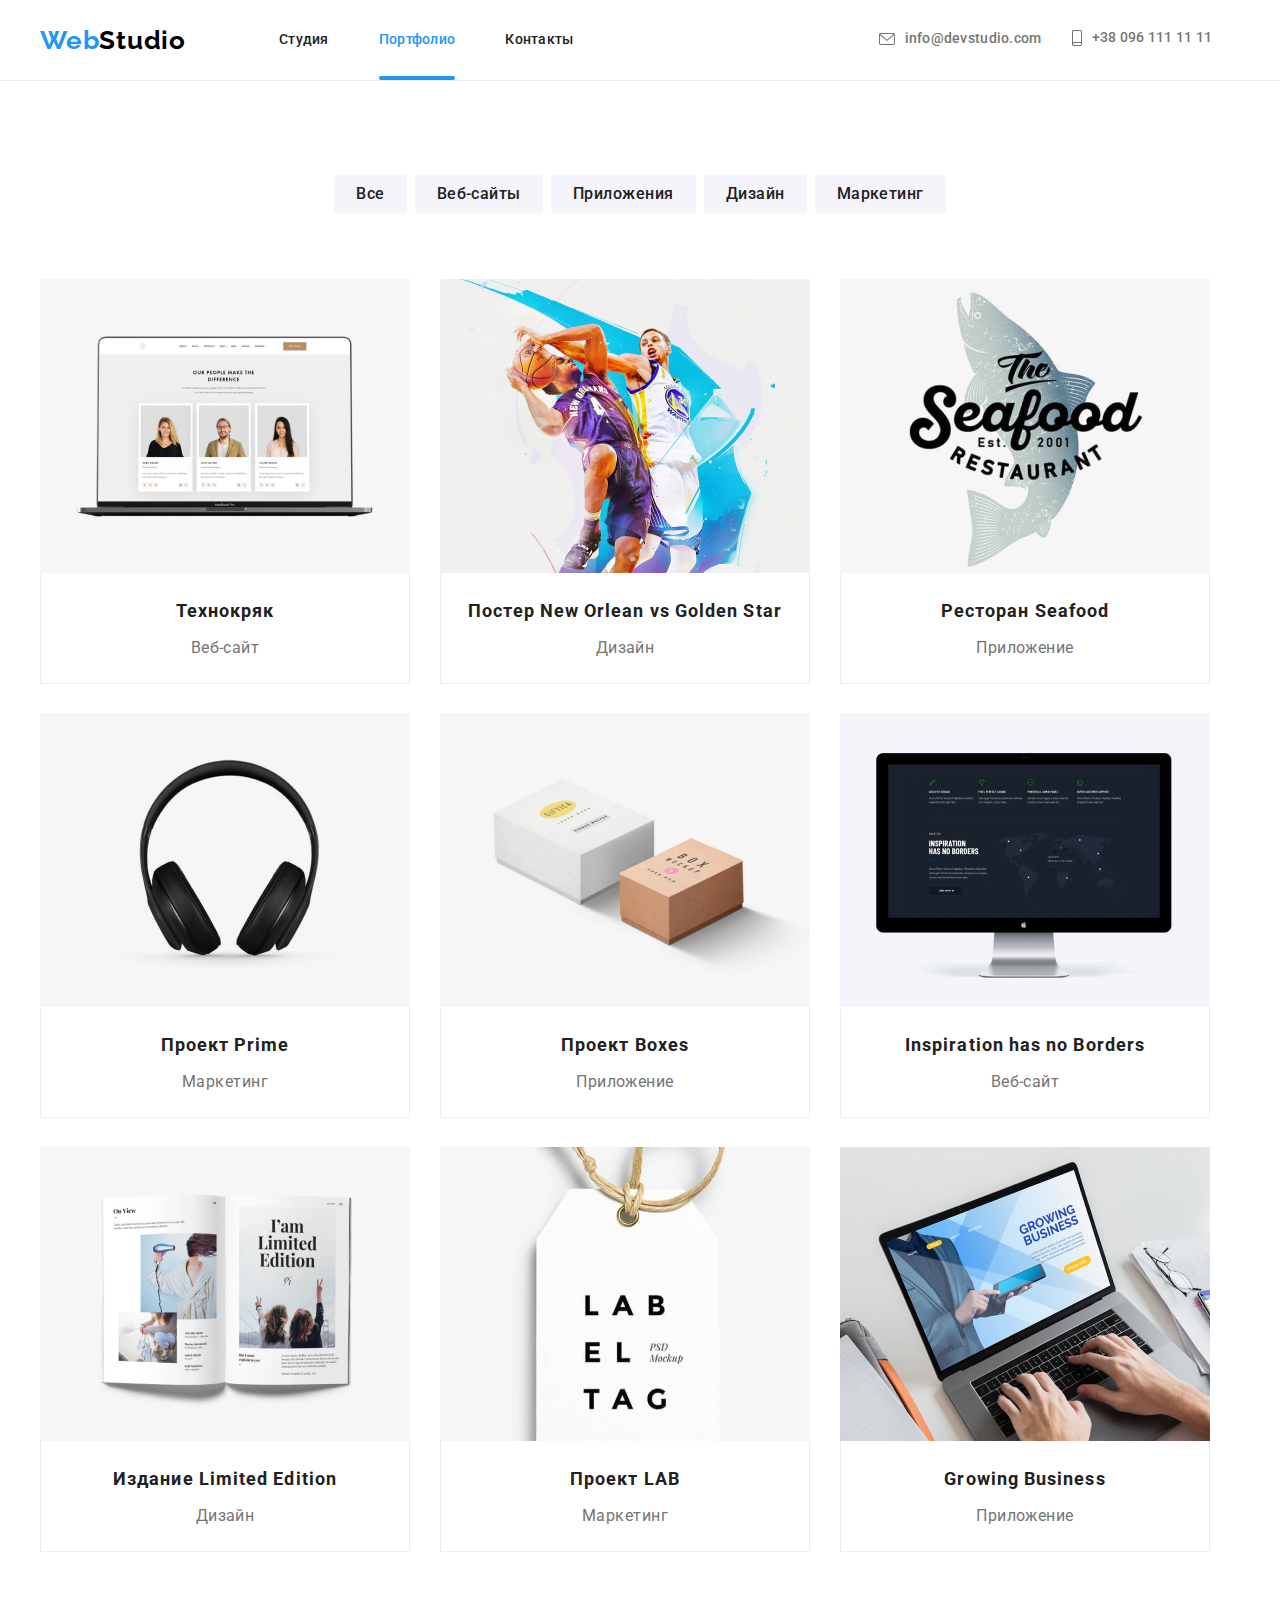
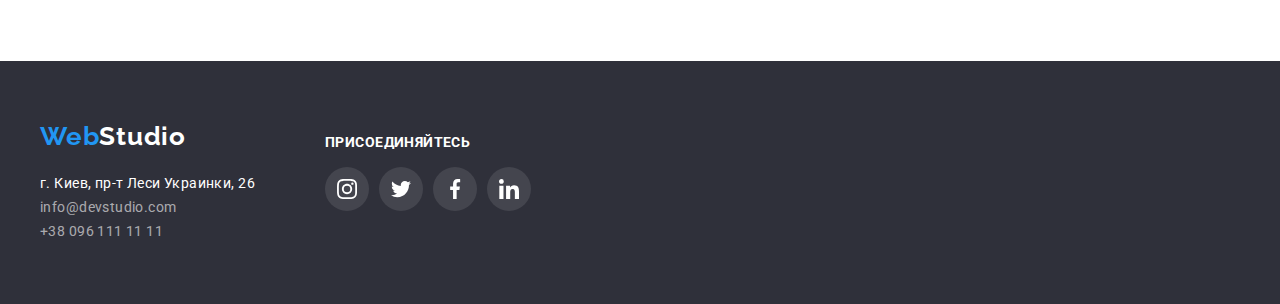
==== commit 574d642f: "Добавлены анимации" ====
--- a/portfolio.html
+++ b/portfolio.html
@@ -63,80 +63,122 @@
                             <img src="./images/project1.jpg" alt="" max-width="370">
                             <p class="project-description-text">Технокряк это современная площадка распространения коронавируса. Компании используют эту платформу для цифрового шпионажа и атак на защищённые сервера конкурентов.</p>
                         </div>
-                        <h2>Технокряк</h2>
-                        <p class="project-text">Веб-сайт</p>
+                        <div class="project-info">
+                            <h2>Технокряк</h2>
+                            <p class="project-text">Веб-сайт</p>
+                        </div>
                     </a>
                 </li>
 
                 <!--Проект 2-->
                 <li class="project-item">
-                    <a href="">
-                        <img src="./images/project2.jpg" alt="" max-width="370">
-                        <h2>Постер New Orlean vs Golden Star</h2>
-                        <p class="project-text">Дизайн</p>
+                    <a href="" class="project-card">
+                        <div class="project-description">
+                            <img src="./images/project2.jpg" alt="" max-width="370">
+                            <p class="project-description-text">Технокряк это современная площадка распространения коронавируса. Компании используют эту платформу для цифрового шпионажа и атак на защищённые сервера конкурентов.</p>
+                        </div>
+                        <div class="project-info">
+                            <h2>Постер New Orlean vs Golden Star</h2>
+                            <p class="project-text">Дизайн</p>
+                        </div>
                     </a>
                 </li>
 
                 <!--Проект 3-->
                 <li class="project-item">
-                    <a href="">
-                        <img src="./images/project3.jpg" alt="" max-width="370">
-                        <h2>Ресторан Seafood</h2>
-                        <p class="project-text">Приложение</p>
+                    <a href="" class="project-card">
+                        <div class="project-description">
+                            <img src="./images/project3.jpg" alt="" max-width="370">
+                            <p class="project-description-text">Технокряк это современная площадка распространения коронавируса. Компании используют эту платформу для цифрового шпионажа и атак на защищённые сервера конкурентов.</p>
+                        </div>
+                        <div class="project-info">
+                            <h2>Ресторан Seafood</h2>
+                            <p class="project-text">Приложение</p>
+                        </div>
                     </a>
                 </li>
 
                 <!--Проект 4-->
                 <li class="project-item">
-                    <a href="">
-                        <img src="./images/project4.jpg" alt="" max-width="370">
-                        <h2>Проект Prime</h2>
-                        <p class="project-text">Маркетинг</p>
+                    <a href="" class="project-card">
+                        <div class="project-description">
+                            <img src="./images/project4.jpg" alt="" max-width="370">
+                            <p class="project-description-text">Технокряк это современная площадка распространения коронавируса. Компании используют эту платформу для цифрового шпионажа и атак на защищённые сервера конкурентов.</p>
+                        </div>
+                        <div class="project-info">
+                            <h2>Проект Prime</h2>
+                            <p class="project-text">Маркетинг</p>
+                        </div>
                     </a>
                 </li>
 
                 <!--Проект 5-->
                 <li class="project-item">
-                    <a href="">
-                        <img src="./images/project5.jpg" alt="" max-width="370">
-                        <h2>Проект Boxes</h2>
-                        <p class="project-text">Приложение</p>
+                    <a href="" class="project-card">
+                        <div class="project-description">
+                            <img src="./images/project5.jpg" alt="" max-width="370">
+                            <p class="project-description-text">Технокряк это современная площадка распространения коронавируса. Компании используют эту платформу для цифрового шпионажа и атак на защищённые сервера конкурентов.</p>
+                        </div>
+                        <div class="project-info">
+                            <h2>Проект Boxes</h2>
+                            <p class="project-text">Приложение</p>
+                        </div>
                     </a>
                 </li>
 
                 <!--Проект 6-->
                 <li class="project-item">
-                    <a href="">
-                        <img src="./images/project6.jpg" alt="" max-width="370">
-                        <h2>Inspiration has no Borders</h2>
-                        <p class="project-text">Веб-сайт</p>
+                    <a href="" class="project-card">
+                        <div class="project-description">
+                            <img src="./images/project6.jpg" alt="" max-width="370">
+                            <p class="project-description-text">Технокряк это современная площадка распространения коронавируса. Компании используют эту платформу для цифрового шпионажа и атак на защищённые сервера конкурентов.</p>
+                        </div>
+                        <div class="project-info">
+                            <h2>Inspiration has no Borders</h2>
+                            <p class="project-text">Веб-сайт</p>
+                        </div>
                     </a>
                 </li>
 
                 <!--Проект 7-->
                 <li class="project-item">
-                    <a href="">
-                        <img src="./images/project7.jpg" alt="" max-width="370">
-                        <h2>Издание Limited Edition</h2>
-                        <p> class="project-text"Дизайн</p>
+                    <a href="" class="project-card">
+                        <div class="project-description">
+                            <img src="./images/project7.jpg" alt="" max-width="370">
+                            <p class="project-description-text">Технокряк это современная площадка распространения коронавируса. Компании используют эту платформу для цифрового шпионажа и атак на защищённые сервера конкурентов.</p>
+                        </div>
+                        <div class="project-info">
+                            <h2>Издание Limited Edition</h2>
+                            <p class="project-text">Дизайн</p>
+                        </div>
                     </a>
                 </li>
 
                 <!--Проект 8-->
                 <li class="project-item">
-                    <a href="">
-                        <img src="./images/project8.jpg" alt="" max-width="370">
-                        <h2>Проект LAB</h2>
-                        <p class="project-text">Маркетинг</p>
+                    <a href="" class="project-card">
+                        <div class="project-description">
+                            <img src="./images/project8.jpg" alt="" max-width="370">
+                            <p class="project-description-text">Технокряк это современная площадка распространения коронавируса. Компании используют эту платформу для цифрового шпионажа и атак на защищённые сервера конкурентов.</p>
+                        </div>
+                        <div class="project-info">
+                            <h2>Проект LAB</h2>
+                            <p class="project-text">Маркетинг</p>
+                        </div>
                     </a>
                 </li>
 
                 <!--Проект 9-->
                 <li class="project-item">
-                    <a href="">
-                        <img src="./images/project9.jpg" alt="" max-width="370">
-                        <h2>Growing Business</h2>
-                        <p class="project-text">Приложение</p>
+                    <a href="" class="project-card">
+                        <div class="project-description">
+                            <img src="./images/project9.jpg" alt="" max-width="370">
+                            <p class="project-description-text">Технокряк это современная площадка распространения коронавируса. Компании используют эту платформу для цифрового шпионажа и атак на защищённые сервера конкурентов.</p>
+                        </div>
+                        <div  class="project-info">
+                            <h2>Growing Business</h2>
+                            <p class="project-text">Приложение</p>
+                        </div>
                     </a>
                 </li>
             </ul>
--- a/css/common.css
+++ b/css/common.css
@@ -72,6 +72,7 @@
        line-height: 1.14;
        letter-spacing: 0.02em;
        color: var(--title-text-color);
+       transition: color 250ms cubic-bezier(0.4, 0, 0.2, 1);
    }
    
    .nav-links .item:not(:last-child){
@@ -117,6 +118,8 @@
        letter-spacing: 0.02em;
        color: var(--primary-text-color);
        fill: var(--primary-text-color);
+
+       transition: color 250ms cubic-bezier(0.4, 0, 0.2, 1), fill 250ms cubic-bezier(0.4, 0, 0.2, 1);;
    }
    
    .contacts a:hover,
@@ -428,6 +431,8 @@
        background-color: var(--primary-white-color);
        border-radius: 50%;
        fill: var(--icons-color);
+
+       transition: background-color 250ms cubic-bezier(0.4, 0, 0.2, 1), fill 250ms cubic-bezier(0.4, 0, 0.2, 1);
    }
    
    .card a:hover,
@@ -468,6 +473,8 @@
        background-position: center;
        background-size: 20px;
        background-repeat: no-repeat;
+
+       transition: border 250ms cubic-bezier(0.4, 0, 0.2, 1), color 250ms cubic-bezier(0.4, 0, 0.2, 1);
    }
    
    .our-clients .list-item a:focus,
@@ -559,11 +566,13 @@
        background-size: 20px;
        background-repeat: no-repeat;
        border-radius: 50%;
+
+       transition: background-color 250ms cubic-bezier(0.4, 0, 0.2, 1);
    }
    
    .footer-soc-link:hover,
    .footer-soc-link:focus{
-       background: var(--accent-color);
+       background-color: var(--accent-color);
    }
    
    .footer-soc-links-icons{
@@ -604,6 +613,11 @@
        border-radius: 4px;
        padding: 6px 22px;
        margin-bottom: 50px;
+
+       transition: color 250ms cubic-bezier(0.4, 0, 0.2, 1),
+       background-color 250ms cubic-bezier(0.4, 0, 0.2, 1),
+       border-color 250ms cubic-bezier(0.4, 0, 0.2, 1), 
+       box-shadow 250ms cubic-bezier(0.4, 0, 0.2, 1);
    }
    
    .buttons .item:not(:last-child){
@@ -631,8 +645,9 @@
        margin-bottom: 30px;
        height: 404px;
        background-color:var(--primary-white-color);
-       border: 1px solid #EEEEEE;
        box-sizing: border-box;
+
+       transition: box-shadow 250ms cubic-bezier(0.4, 0, 0.2, 1);
    }
    
    .projects .project-item:hover,
@@ -648,8 +663,16 @@
        margin-bottom: 0;
    }
 
+   .project-info{
+       display: block;
+       padding: 20px 24px;
+       border-right: 1px solid #EEEEEE;
+       border-left: 1px solid #EEEEEE;
+       border-bottom: 1px solid #EEEEEE;
+   }
+
    .projects h2{
-       margin-top: 20;
+       margin-top: 0;
        margin-bottom: 4px;
    
        text-align: center;
@@ -683,11 +706,12 @@
     top: 0;
     opacity: 1;
 
-    transform: translateY(100%);
+    transform: translateY(101%);
     transition: transform 250ms cubic-bezier(0.4, 0, 0.2, 1);
 
     display: block;
     height: 100%;
+    width: 100%;
     padding: 63px 24px;
     margin: 0;
 
